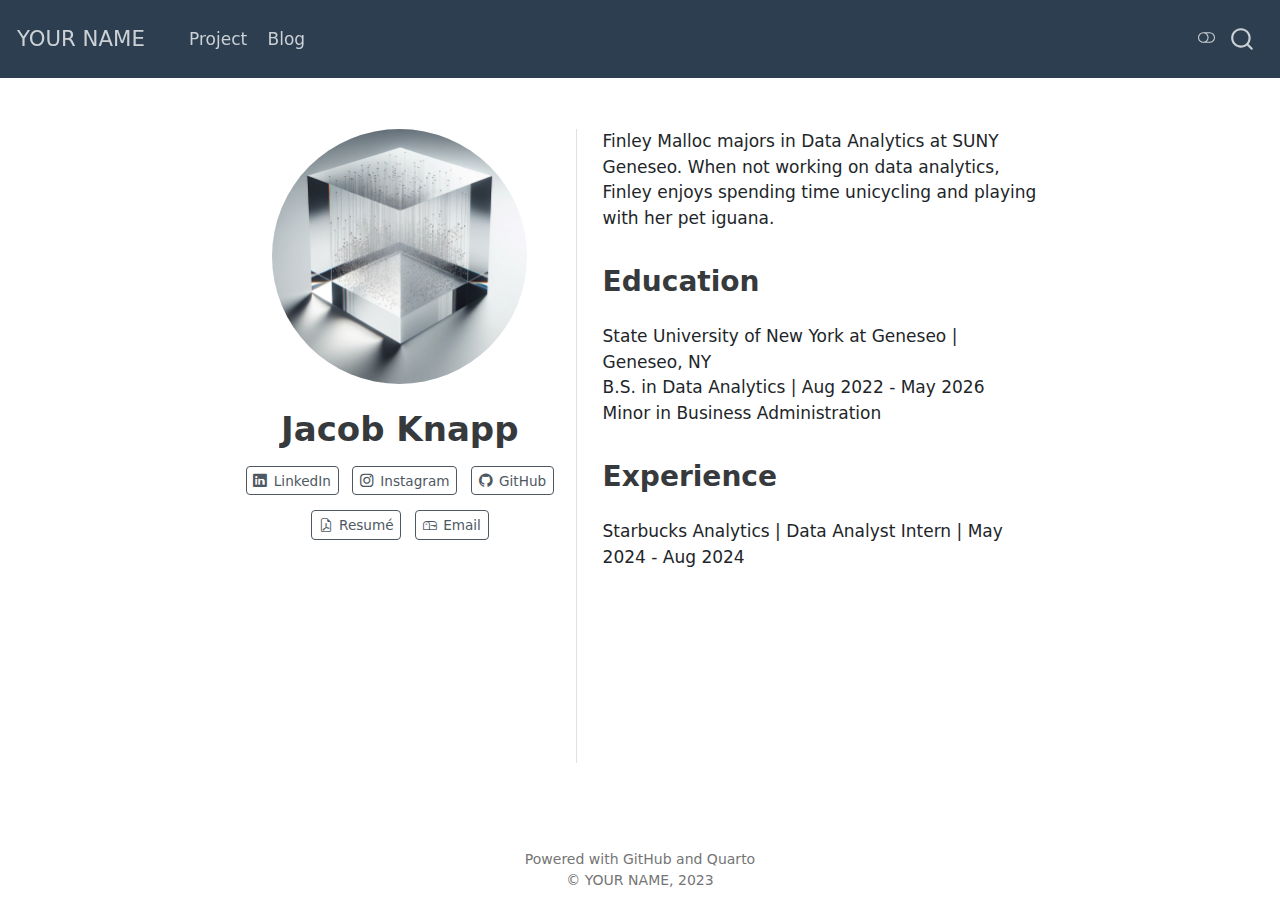
==== index.html @ bd1b3d24 "my new website" ====
<!DOCTYPE html>
<html xmlns="http://www.w3.org/1999/xhtml" lang="en" xml:lang="en"><head>

<meta charset="utf-8">
<meta name="generator" content="quarto-1.3.353">

<meta name="viewport" content="width=device-width, initial-scale=1.0, user-scalable=yes">


<title>YOUR NAME - Jacob Knapp</title>
<style>
code{white-space: pre-wrap;}
span.smallcaps{font-variant: small-caps;}
div.columns{display: flex; gap: min(4vw, 1.5em);}
div.column{flex: auto; overflow-x: auto;}
div.hanging-indent{margin-left: 1.5em; text-indent: -1.5em;}
ul.task-list{list-style: none;}
ul.task-list li input[type="checkbox"] {
  width: 0.8em;
  margin: 0 0.8em 0.2em -1em; /* quarto-specific, see https://github.com/quarto-dev/quarto-cli/issues/4556 */ 
  vertical-align: middle;
}
</style>


<script src="site_libs/quarto-nav/quarto-nav.js"></script>
<script src="site_libs/clipboard/clipboard.min.js"></script>
<script src="site_libs/quarto-search/autocomplete.umd.js"></script>
<script src="site_libs/quarto-search/fuse.min.js"></script>
<script src="site_libs/quarto-search/quarto-search.js"></script>
<meta name="quarto:offset" content="./">
<script src="site_libs/quarto-html/quarto.js"></script>
<script src="site_libs/quarto-html/popper.min.js"></script>
<script src="site_libs/quarto-html/tippy.umd.min.js"></script>
<link href="site_libs/quarto-html/tippy.css" rel="stylesheet">
<link href="site_libs/quarto-html/quarto-syntax-highlighting.css" rel="stylesheet" class="quarto-color-scheme" id="quarto-text-highlighting-styles">
<link href="site_libs/quarto-html/quarto-syntax-highlighting-dark.css" rel="prefetch" class="quarto-color-scheme quarto-color-alternate" id="quarto-text-highlighting-styles">
<script src="site_libs/bootstrap/bootstrap.min.js"></script>
<link href="site_libs/bootstrap/bootstrap-icons.css" rel="stylesheet">
<link href="site_libs/bootstrap/bootstrap.min.css" rel="stylesheet" class="quarto-color-scheme" id="quarto-bootstrap" data-mode="light">
<link href="site_libs/bootstrap/bootstrap-dark.min.css" rel="prefetch" class="quarto-color-scheme quarto-color-alternate" id="quarto-bootstrap" data-mode="dark">
<script id="quarto-search-options" type="application/json">{
  "location": "navbar",
  "copy-button": false,
  "collapse-after": 3,
  "panel-placement": "end",
  "type": "overlay",
  "limit": 20,
  "language": {
    "search-no-results-text": "No results",
    "search-matching-documents-text": "matching documents",
    "search-copy-link-title": "Copy link to search",
    "search-hide-matches-text": "Hide additional matches",
    "search-more-match-text": "more match in this document",
    "search-more-matches-text": "more matches in this document",
    "search-clear-button-title": "Clear",
    "search-detached-cancel-button-title": "Cancel",
    "search-submit-button-title": "Submit"
  }
}</script>


<link rel="stylesheet" href="styles.css">
</head>

<body class="nav-fixed fullcontent">

<div id="quarto-search-results"></div>
  <header id="quarto-header" class="headroom fixed-top">
    <nav class="navbar navbar-expand-lg navbar-dark ">
      <div class="navbar-container container-fluid">
      <div class="navbar-brand-container">
    <a class="navbar-brand" href="./index.html">
    <span class="navbar-title">YOUR NAME</span>
    </a>
  </div>
            <div id="quarto-search" class="" title="Search"></div>
          <button class="navbar-toggler" type="button" data-bs-toggle="collapse" data-bs-target="#navbarCollapse" aria-controls="navbarCollapse" aria-expanded="false" aria-label="Toggle navigation" onclick="if (window.quartoToggleHeadroom) { window.quartoToggleHeadroom(); }">
  <span class="navbar-toggler-icon"></span>
</button>
          <div class="collapse navbar-collapse" id="navbarCollapse">
            <ul class="navbar-nav navbar-nav-scroll me-auto">
  <li class="nav-item">
    <a class="nav-link" href="./project.html" rel="" target="">
 <span class="menu-text">Project</span></a>
  </li>  
  <li class="nav-item">
    <a class="nav-link" href="./blog-listing.html" rel="" target="">
 <span class="menu-text">Blog</span></a>
  </li>  
</ul>
            <div class="quarto-navbar-tools ms-auto">
  <a href="" class="quarto-color-scheme-toggle quarto-navigation-tool  px-1" onclick="window.quartoToggleColorScheme(); return false;" title="Toggle dark mode"><i class="bi"></i></a>
</div>
          </div> <!-- /navcollapse -->
      </div> <!-- /container-fluid -->
    </nav>
</header>
<!-- content -->
<div id="quarto-content" class="quarto-container page-columns page-rows-contents page-layout-article page-navbar">
<!-- sidebar -->
<!-- margin-sidebar -->
    
<!-- main -->
<div class="quarto-about-trestles">
  <div class="about-entity">
    <img src="img/profile.png" class="about-image
  round " style="height: 15em; width: 15em;">
<header id="title-block-header" class="quarto-title-block default">
<div class="quarto-title">
<h1 class="title">Jacob Knapp</h1>
</div>
<div class="quarto-title-meta">
  </div>
</header>
    <div class="about-links">
  <a href="https://linkedin.com" class="about-link" rel="" target="">
    <i class="bi bi-linkedin"></i>
     <span class="about-link-text">LinkedIn</span>
  </a>
  <a href="https://instagram.com" class="about-link" rel="" target="">
    <i class="bi bi-instagram"></i>
     <span class="about-link-text">Instagram</span>
  </a>
  <a href="https://github.com" class="about-link" rel="" target="">
    <i class="bi bi-github"></i>
     <span class="about-link-text">GitHub</span>
  </a>
  <a href="https://GITHUB_USERNAME.github.io/resume-example.pdf" class="about-link" rel="" target="">
    <i class="bi bi-file-earmark-pdf"></i>
     <span class="about-link-text">Resumé</span>
  </a>
  <a href="mailto:YOUR_EMAIL@geneseo.edu" class="about-link" rel="" target="">
    <i class="bi bi-mailbox"></i>
     <span class="about-link-text">Email</span>
  </a>
</div>
  </div>
  <div class="about-contents"><main class="content" id="quarto-document-content">
<p>Finley Malloc majors in Data Analytics at SUNY Geneseo. When not working on data analytics, Finley enjoys spending time unicycling and playing with her pet iguana.</p>
<section id="education" class="level2">
<h2 data-anchor-id="education">Education</h2>
<p>State University of New York at Geneseo | Geneseo, NY <br> B.S. in Data Analytics | Aug 2022 - May 2026 <br> Minor in Business Administration</p>
</section>
<section id="experience" class="level2">
<h2 data-anchor-id="experience">Experience</h2>
<p>Starbucks Analytics | Data Analyst Intern | May 2024 - Aug 2024</p>


</section>
</main></div>
</div>
 <!-- /main -->
<script type="text/javascript" src="links.js"></script>
<script id="quarto-html-after-body" type="application/javascript">
window.document.addEventListener("DOMContentLoaded", function (event) {
  const toggleBodyColorMode = (bsSheetEl) => {
    const mode = bsSheetEl.getAttribute("data-mode");
    const bodyEl = window.document.querySelector("body");
    if (mode === "dark") {
      bodyEl.classList.add("quarto-dark");
      bodyEl.classList.remove("quarto-light");
    } else {
      bodyEl.classList.add("quarto-light");
      bodyEl.classList.remove("quarto-dark");
    }
  }
  const toggleBodyColorPrimary = () => {
    const bsSheetEl = window.document.querySelector("link#quarto-bootstrap");
    if (bsSheetEl) {
      toggleBodyColorMode(bsSheetEl);
    }
  }
  toggleBodyColorPrimary();  
  const disableStylesheet = (stylesheets) => {
    for (let i=0; i < stylesheets.length; i++) {
      const stylesheet = stylesheets[i];
      stylesheet.rel = 'prefetch';
    }
  }
  const enableStylesheet = (stylesheets) => {
    for (let i=0; i < stylesheets.length; i++) {
      const stylesheet = stylesheets[i];
      stylesheet.rel = 'stylesheet';
    }
  }
  const manageTransitions = (selector, allowTransitions) => {
    const els = window.document.querySelectorAll(selector);
    for (let i=0; i < els.length; i++) {
      const el = els[i];
      if (allowTransitions) {
        el.classList.remove('notransition');
      } else {
        el.classList.add('notransition');
      }
    }
  }
  const toggleColorMode = (alternate) => {
    // Switch the stylesheets
    const alternateStylesheets = window.document.querySelectorAll('link.quarto-color-scheme.quarto-color-alternate');
    manageTransitions('#quarto-margin-sidebar .nav-link', false);
    if (alternate) {
      enableStylesheet(alternateStylesheets);
      for (const sheetNode of alternateStylesheets) {
        if (sheetNode.id === "quarto-bootstrap") {
          toggleBodyColorMode(sheetNode);
        }
      }
    } else {
      disableStylesheet(alternateStylesheets);
      toggleBodyColorPrimary();
    }
    manageTransitions('#quarto-margin-sidebar .nav-link', true);
    // Switch the toggles
    const toggles = window.document.querySelectorAll('.quarto-color-scheme-toggle');
    for (let i=0; i < toggles.length; i++) {
      const toggle = toggles[i];
      if (toggle) {
        if (alternate) {
          toggle.classList.add("alternate");     
        } else {
          toggle.classList.remove("alternate");
        }
      }
    }
    // Hack to workaround the fact that safari doesn't
    // properly recolor the scrollbar when toggling (#1455)
    if (navigator.userAgent.indexOf('Safari') > 0 && navigator.userAgent.indexOf('Chrome') == -1) {
      manageTransitions("body", false);
      window.scrollTo(0, 1);
      setTimeout(() => {
        window.scrollTo(0, 0);
        manageTransitions("body", true);
      }, 40);  
    }
  }
  const isFileUrl = () => { 
    return window.location.protocol === 'file:';
  }
  const hasAlternateSentinel = () => {  
    let styleSentinel = getColorSchemeSentinel();
    if (styleSentinel !== null) {
      return styleSentinel === "alternate";
    } else {
      return false;
    }
  }
  const setStyleSentinel = (alternate) => {
    const value = alternate ? "alternate" : "default";
    if (!isFileUrl()) {
      window.localStorage.setItem("quarto-color-scheme", value);
    } else {
      localAlternateSentinel = value;
    }
  }
  const getColorSchemeSentinel = () => {
    if (!isFileUrl()) {
      const storageValue = window.localStorage.getItem("quarto-color-scheme");
      return storageValue != null ? storageValue : localAlternateSentinel;
    } else {
      return localAlternateSentinel;
    }
  }
  let localAlternateSentinel = 'default';
  // Dark / light mode switch
  window.quartoToggleColorScheme = () => {
    // Read the current dark / light value 
    let toAlternate = !hasAlternateSentinel();
    toggleColorMode(toAlternate);
    setStyleSentinel(toAlternate);
  };
  // Ensure there is a toggle, if there isn't float one in the top right
  if (window.document.querySelector('.quarto-color-scheme-toggle') === null) {
    const a = window.document.createElement('a');
    a.classList.add('top-right');
    a.classList.add('quarto-color-scheme-toggle');
    a.href = "";
    a.onclick = function() { try { window.quartoToggleColorScheme(); } catch {} return false; };
    const i = window.document.createElement("i");
    i.classList.add('bi');
    a.appendChild(i);
    window.document.body.appendChild(a);
  }
  // Switch to dark mode if need be
  if (hasAlternateSentinel()) {
    toggleColorMode(true);
  } else {
    toggleColorMode(false);
  }
  const isCodeAnnotation = (el) => {
    for (const clz of el.classList) {
      if (clz.startsWith('code-annotation-')) {                     
        return true;
      }
    }
    return false;
  }
  const clipboard = new window.ClipboardJS('.code-copy-button', {
    text: function(trigger) {
      const codeEl = trigger.previousElementSibling.cloneNode(true);
      for (const childEl of codeEl.children) {
        if (isCodeAnnotation(childEl)) {
          childEl.remove();
        }
      }
      return codeEl.innerText;
    }
  });
  clipboard.on('success', function(e) {
    // button target
    const button = e.trigger;
    // don't keep focus
    button.blur();
    // flash "checked"
    button.classList.add('code-copy-button-checked');
    var currentTitle = button.getAttribute("title");
    button.setAttribute("title", "Copied!");
    let tooltip;
    if (window.bootstrap) {
      button.setAttribute("data-bs-toggle", "tooltip");
      button.setAttribute("data-bs-placement", "left");
      button.setAttribute("data-bs-title", "Copied!");
      tooltip = new bootstrap.Tooltip(button, 
        { trigger: "manual", 
          customClass: "code-copy-button-tooltip",
          offset: [0, -8]});
      tooltip.show();    
    }
    setTimeout(function() {
      if (tooltip) {
        tooltip.hide();
        button.removeAttribute("data-bs-title");
        button.removeAttribute("data-bs-toggle");
        button.removeAttribute("data-bs-placement");
      }
      button.setAttribute("title", currentTitle);
      button.classList.remove('code-copy-button-checked');
    }, 1000);
    // clear code selection
    e.clearSelection();
  });
  function tippyHover(el, contentFn) {
    const config = {
      allowHTML: true,
      content: contentFn,
      maxWidth: 500,
      delay: 100,
      arrow: false,
      appendTo: function(el) {
          return el.parentElement;
      },
      interactive: true,
      interactiveBorder: 10,
      theme: 'quarto',
      placement: 'bottom-start'
    };
    window.tippy(el, config); 
  }
  const noterefs = window.document.querySelectorAll('a[role="doc-noteref"]');
  for (var i=0; i<noterefs.length; i++) {
    const ref = noterefs[i];
    tippyHover(ref, function() {
      // use id or data attribute instead here
      let href = ref.getAttribute('data-footnote-href') || ref.getAttribute('href');
      try { href = new URL(href).hash; } catch {}
      const id = href.replace(/^#\/?/, "");
      const note = window.document.getElementById(id);
      return note.innerHTML;
    });
  }
      let selectedAnnoteEl;
      const selectorForAnnotation = ( cell, annotation) => {
        let cellAttr = 'data-code-cell="' + cell + '"';
        let lineAttr = 'data-code-annotation="' +  annotation + '"';
        const selector = 'span[' + cellAttr + '][' + lineAttr + ']';
        return selector;
      }
      const selectCodeLines = (annoteEl) => {
        const doc = window.document;
        const targetCell = annoteEl.getAttribute("data-target-cell");
        const targetAnnotation = annoteEl.getAttribute("data-target-annotation");
        const annoteSpan = window.document.querySelector(selectorForAnnotation(targetCell, targetAnnotation));
        const lines = annoteSpan.getAttribute("data-code-lines").split(",");
        const lineIds = lines.map((line) => {
          return targetCell + "-" + line;
        })
        let top = null;
        let height = null;
        let parent = null;
        if (lineIds.length > 0) {
            //compute the position of the single el (top and bottom and make a div)
            const el = window.document.getElementById(lineIds[0]);
            top = el.offsetTop;
            height = el.offsetHeight;
            parent = el.parentElement.parentElement;
          if (lineIds.length > 1) {
            const lastEl = window.document.getElementById(lineIds[lineIds.length - 1]);
            const bottom = lastEl.offsetTop + lastEl.offsetHeight;
            height = bottom - top;
          }
          if (top !== null && height !== null && parent !== null) {
            // cook up a div (if necessary) and position it 
            let div = window.document.getElementById("code-annotation-line-highlight");
            if (div === null) {
              div = window.document.createElement("div");
              div.setAttribute("id", "code-annotation-line-highlight");
              div.style.position = 'absolute';
              parent.appendChild(div);
            }
            div.style.top = top - 2 + "px";
            div.style.height = height + 4 + "px";
            let gutterDiv = window.document.getElementById("code-annotation-line-highlight-gutter");
            if (gutterDiv === null) {
              gutterDiv = window.document.createElement("div");
              gutterDiv.setAttribute("id", "code-annotation-line-highlight-gutter");
              gutterDiv.style.position = 'absolute';
              const codeCell = window.document.getElementById(targetCell);
              const gutter = codeCell.querySelector('.code-annotation-gutter');
              gutter.appendChild(gutterDiv);
            }
            gutterDiv.style.top = top - 2 + "px";
            gutterDiv.style.height = height + 4 + "px";
          }
          selectedAnnoteEl = annoteEl;
        }
      };
      const unselectCodeLines = () => {
        const elementsIds = ["code-annotation-line-highlight", "code-annotation-line-highlight-gutter"];
        elementsIds.forEach((elId) => {
          const div = window.document.getElementById(elId);
          if (div) {
            div.remove();
          }
        });
        selectedAnnoteEl = undefined;
      };
      // Attach click handler to the DT
      const annoteDls = window.document.querySelectorAll('dt[data-target-cell]');
      for (const annoteDlNode of annoteDls) {
        annoteDlNode.addEventListener('click', (event) => {
          const clickedEl = event.target;
          if (clickedEl !== selectedAnnoteEl) {
            unselectCodeLines();
            const activeEl = window.document.querySelector('dt[data-target-cell].code-annotation-active');
            if (activeEl) {
              activeEl.classList.remove('code-annotation-active');
            }
            selectCodeLines(clickedEl);
            clickedEl.classList.add('code-annotation-active');
          } else {
            // Unselect the line
            unselectCodeLines();
            clickedEl.classList.remove('code-annotation-active');
          }
        });
      }
  const findCites = (el) => {
    const parentEl = el.parentElement;
    if (parentEl) {
      const cites = parentEl.dataset.cites;
      if (cites) {
        return {
          el,
          cites: cites.split(' ')
        };
      } else {
        return findCites(el.parentElement)
      }
    } else {
      return undefined;
    }
  };
  var bibliorefs = window.document.querySelectorAll('a[role="doc-biblioref"]');
  for (var i=0; i<bibliorefs.length; i++) {
    const ref = bibliorefs[i];
    const citeInfo = findCites(ref);
    if (citeInfo) {
      tippyHover(citeInfo.el, function() {
        var popup = window.document.createElement('div');
        citeInfo.cites.forEach(function(cite) {
          var citeDiv = window.document.createElement('div');
          citeDiv.classList.add('hanging-indent');
          citeDiv.classList.add('csl-entry');
          var biblioDiv = window.document.getElementById('ref-' + cite);
          if (biblioDiv) {
            citeDiv.innerHTML = biblioDiv.innerHTML;
          }
          popup.appendChild(citeDiv);
        });
        return popup.innerHTML;
      });
    }
  }
});
</script>
</div> <!-- /content -->
<footer class="footer">
  <div class="nav-footer">
    <div class="nav-footer-left">
      &nbsp;
    </div>   
    <div class="nav-footer-center">Powered with GitHub and Quarto<br>© YOUR NAME, 2023</div>
    <div class="nav-footer-right">
      &nbsp;
    </div>
  </div>
</footer>



</body></html>
---- site_libs/quarto-html/tippy.css ----
.tippy-box[data-animation=fade][data-state=hidden]{opacity:0}[data-tippy-root]{max-width:calc(100vw - 10px)}.tippy-box{position:relative;background-color:#333;color:#fff;border-radius:4px;font-size:14px;line-height:1.4;white-space:normal;outline:0;transition-property:transform,visibility,opacity}.tippy-box[data-placement^=top]>.tippy-arrow{bottom:0}.tippy-box[data-placement^=top]>.tippy-arrow:before{bottom:-7px;left:0;border-width:8px 8px 0;border-top-color:initial;transform-origin:center top}.tippy-box[data-placement^=bottom]>.tippy-arrow{top:0}.tippy-box[data-placement^=bottom]>.tippy-arrow:before{top:-7px;left:0;border-width:0 8px 8px;border-bottom-color:initial;transform-origin:center bottom}.tippy-box[data-placement^=left]>.tippy-arrow{right:0}.tippy-box[data-placement^=left]>.tippy-arrow:before{border-width:8px 0 8px 8px;border-left-color:initial;right:-7px;transform-origin:center left}.tippy-box[data-placement^=right]>.tippy-arrow{left:0}.tippy-box[data-placement^=right]>.tippy-arrow:before{left:-7px;border-width:8px 8px 8px 0;border-right-color:initial;transform-origin:center right}.tippy-box[data-inertia][data-state=visible]{transition-timing-function:cubic-bezier(.54,1.5,.38,1.11)}.tippy-arrow{width:16px;height:16px;color:#333}.tippy-arrow:before{content:"";position:absolute;border-color:transparent;border-style:solid}.tippy-content{position:relative;padding:5px 9px;z-index:1}
---- site_libs/quarto-html/quarto-syntax-highlighting.css ----
/* quarto syntax highlight colors */
:root {
  --quarto-hl-al-color: #95da4c;
  --quarto-hl-an-color: #50a14f;
  --quarto-hl-at-color: #a626a4;
  --quarto-hl-bn-color: #986801;
  --quarto-hl-bu-color: #a626a4;
  --quarto-hl-ch-color: #50a14f;
  --quarto-hl-co-color: #a0a1a7;
  --quarto-hl-cv-color: #e45649;
  --quarto-hl-cn-color: #986801;
  --quarto-hl-cf-color: #a626a4;
  --quarto-hl-dt-color: #a626a4;
  --quarto-hl-dv-color: #986801;
  --quarto-hl-do-color: #e45649;
  --quarto-hl-er-color: #f44747;
  --quarto-hl-ex-color: #4078f2;
  --quarto-hl-fl-color: #986801;
  --quarto-hl-fu-color: #4078f2;
  --quarto-hl-im-color: #50a14f;
  --quarto-hl-in-color: #c45b00;
  --quarto-hl-kw-color: #a626a4;
  --quarto-hl-op-color: #a626a4;
  --quarto-hl-pp-color: #a626a4;
  --quarto-hl-re-color: #2980b9;
  --quarto-hl-sc-color: #0184bc;
  --quarto-hl-ss-color: #da4453;
  --quarto-hl-st-color: #50a14f;
  --quarto-hl-va-color: #e45649;
  --quarto-hl-vs-color: #da4453;
  --quarto-hl-wa-color: #da4453;
}

/* other quarto variables */
:root {
  --quarto-font-monospace: SFMono-Regular, Menlo, Monaco, Consolas, "Liberation Mono", "Courier New", monospace;
}

code span.al {
  background-color: #4d1f24;
  font-weight: bold;
  color: #95da4c;
}

code span.an {
  color: #50a14f;
}

code span.at {
  color: #a626a4;
}

code span.bn {
  color: #986801;
}

code span.bu {
  color: #a626a4;
}

code span.ch {
  color: #50a14f;
}

code span.co {
  font-style: italic;
  color: #a0a1a7;
}

code span.cv {
  font-style: italic;
  color: #e45649;
}

code span.cn {
  color: #986801;
}

code span.cf {
  color: #a626a4;
}

code span.dt {
  color: #a626a4;
}

code span.dv {
  color: #986801;
}

code span.do {
  color: #e45649;
}

code span.er {
  color: #f44747;
  text-decoration: underline;
}

code span.ex {
  font-weight: bold;
  color: #4078f2;
}

code span.fl {
  color: #986801;
}

code span.fu {
  color: #4078f2;
}

code span.im {
  color: #50a14f;
}

code span.in {
  color: #c45b00;
}

code span.kw {
  color: #a626a4;
}

pre > code.sourceCode > span {
  color: #383a42;
}

code span {
  color: #383a42;
}

code.sourceCode > span {
  color: #383a42;
}

div.sourceCode,
div.sourceCode pre.sourceCode {
  color: #383a42;
}

code span.op {
  color: #a626a4;
}

code span.pp {
  color: #a626a4;
}

code span.re {
  background-color: #153042;
  color: #2980b9;
}

code span.sc {
  color: #0184bc;
}

code span.ss {
  color: #da4453;
}

code span.st {
  color: #50a14f;
}

code span.va {
  color: #e45649;
}

code span.vs {
  color: #da4453;
}

code span.wa {
  color: #da4453;
}

.prevent-inlining {
  content: "</";
}

/*# sourceMappingURL=debc5d5d77c3f9108843748ff7464032.css.map */
---- site_libs/quarto-html/quarto-syntax-highlighting-dark.css ----
/* quarto syntax highlight colors */
:root {
  --quarto-hl-al-color: #95da4c;
  --quarto-hl-an-color: #98c379;
  --quarto-hl-at-color: #c678dd;
  --quarto-hl-bn-color: #d19a66;
  --quarto-hl-bu-color: #c678dd;
  --quarto-hl-ch-color: #98c379;
  --quarto-hl-co-color: #5c6370;
  --quarto-hl-cv-color: #e06c75;
  --quarto-hl-cn-color: #d19a66;
  --quarto-hl-cf-color: #c678dd;
  --quarto-hl-dt-color: #c678dd;
  --quarto-hl-dv-color: #d19a66;
  --quarto-hl-do-color: #a43340;
  --quarto-hl-er-color: #f44747;
  --quarto-hl-ex-color: #61afef;
  --quarto-hl-fl-color: #d19a66;
  --quarto-hl-fu-color: #61afef;
  --quarto-hl-im-color: #98c379;
  --quarto-hl-in-color: #c45b00;
  --quarto-hl-kw-color: #c678dd;
  --quarto-hl-op-color: #c678dd;
  --quarto-hl-pp-color: #c678dd;
  --quarto-hl-re-color: #2980b9;
  --quarto-hl-sc-color: #56b6c2;
  --quarto-hl-ss-color: #da4453;
  --quarto-hl-st-color: #98c379;
  --quarto-hl-va-color: #e06c75;
  --quarto-hl-vs-color: #da4453;
  --quarto-hl-wa-color: #da4453;
}

/* other quarto variables */
:root {
  --quarto-font-monospace: SFMono-Regular, Menlo, Monaco, Consolas, "Liberation Mono", "Courier New", monospace;
}

code span.al {
  background-color: #4d1f24;
  font-weight: bold;
  color: #95da4c;
}

code span.an {
  color: #98c379;
}

code span.at {
  color: #c678dd;
}

code span.bn {
  color: #d19a66;
}

code span.bu {
  color: #c678dd;
}

code span.ch {
  color: #98c379;
}

code span.co {
  font-style: italic;
  color: #5c6370;
}

code span.cv {
  font-style: italic;
  color: #e06c75;
}

code span.cn {
  color: #d19a66;
}

code span.cf {
  color: #c678dd;
}

code span.dt {
  color: #c678dd;
}

code span.dv {
  color: #d19a66;
}

code span.do {
  color: #a43340;
}

code span.er {
  color: #f44747;
  text-decoration: underline;
}

code span.ex {
  font-weight: bold;
  color: #61afef;
}

code span.fl {
  color: #d19a66;
}

code span.fu {
  color: #61afef;
}

code span.im {
  color: #98c379;
}

code span.in {
  color: #c45b00;
}

code span.kw {
  color: #c678dd;
}

pre > code.sourceCode > span {
  color: #abb2bf;
}

code span {
  color: #abb2bf;
}

code.sourceCode > span {
  color: #abb2bf;
}

div.sourceCode,
div.sourceCode pre.sourceCode {
  color: #abb2bf;
}

code span.op {
  color: #c678dd;
}

code span.pp {
  color: #c678dd;
}

code span.re {
  background-color: #153042;
  color: #2980b9;
}

code span.sc {
  color: #56b6c2;
}

code span.ss {
  color: #da4453;
}

code span.st {
  color: #98c379;
}

code span.va {
  color: #e06c75;
}

code span.vs {
  color: #da4453;
}

code span.wa {
  color: #da4453;
}

.prevent-inlining {
  content: "</";
}

/*# sourceMappingURL=935a306eefa94366c21e1a970dddb765.css.map */
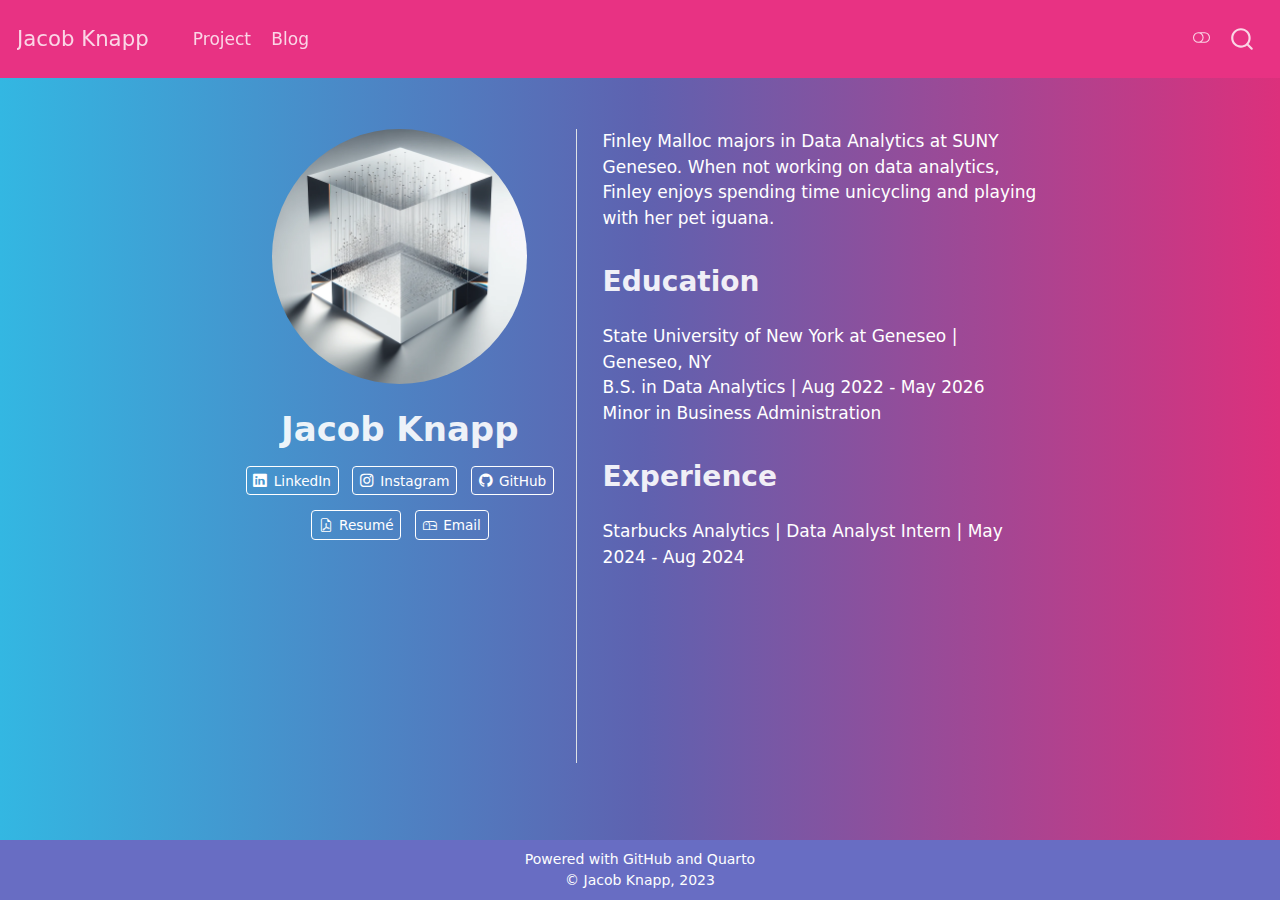
==== commit afffa206: "my new website" ====
--- a/index.html
+++ b/index.html
@@ -7,7 +7,7 @@
 <meta name="viewport" content="width=device-width, initial-scale=1.0, user-scalable=yes">
 
 
-<title>YOUR NAME - Jacob Knapp</title>
+<title>Jacob Knapp</title>
 <style>
 code{white-space: pre-wrap;}
 span.smallcaps{font-variant: small-caps;}
@@ -71,7 +71,7 @@
       <div class="navbar-container container-fluid">
       <div class="navbar-brand-container">
     <a class="navbar-brand" href="./index.html">
-    <span class="navbar-title">YOUR NAME</span>
+    <span class="navbar-title">Jacob Knapp</span>
     </a>
   </div>
             <div id="quarto-search" class="" title="Search"></div>
@@ -118,19 +118,19 @@
     <i class="bi bi-linkedin"></i>
      <span class="about-link-text">LinkedIn</span>
   </a>
-  <a href="https://instagram.com" class="about-link" rel="" target="">
+  <a href="https://instagram.com/jake_knapp_" class="about-link" rel="" target="">
     <i class="bi bi-instagram"></i>
      <span class="about-link-text">Instagram</span>
   </a>
-  <a href="https://github.com" class="about-link" rel="" target="">
+  <a href="https://https://knapp04.github.io/" class="about-link" rel="" target="">
     <i class="bi bi-github"></i>
      <span class="about-link-text">GitHub</span>
   </a>
-  <a href="https://GITHUB_USERNAME.github.io/resume-example.pdf" class="about-link" rel="" target="">
+  <a href="https://knapp04.github.io/resume-example.pdf" class="about-link" rel="" target="">
     <i class="bi bi-file-earmark-pdf"></i>
      <span class="about-link-text">Resumé</span>
   </a>
-  <a href="mailto:YOUR_EMAIL@geneseo.edu" class="about-link" rel="" target="">
+  <a href="mailto:jtk6@geneseo.edu" class="about-link" rel="" target="">
     <i class="bi bi-mailbox"></i>
      <span class="about-link-text">Email</span>
   </a>
@@ -499,7 +499,7 @@
     <div class="nav-footer-left">
       &nbsp;
     </div>   
-    <div class="nav-footer-center">Powered with GitHub and Quarto<br>© YOUR NAME, 2023</div>
+    <div class="nav-footer-center">Powered with GitHub and Quarto<br>© Jacob Knapp, 2023</div>
     <div class="nav-footer-right">
       &nbsp;
     </div>
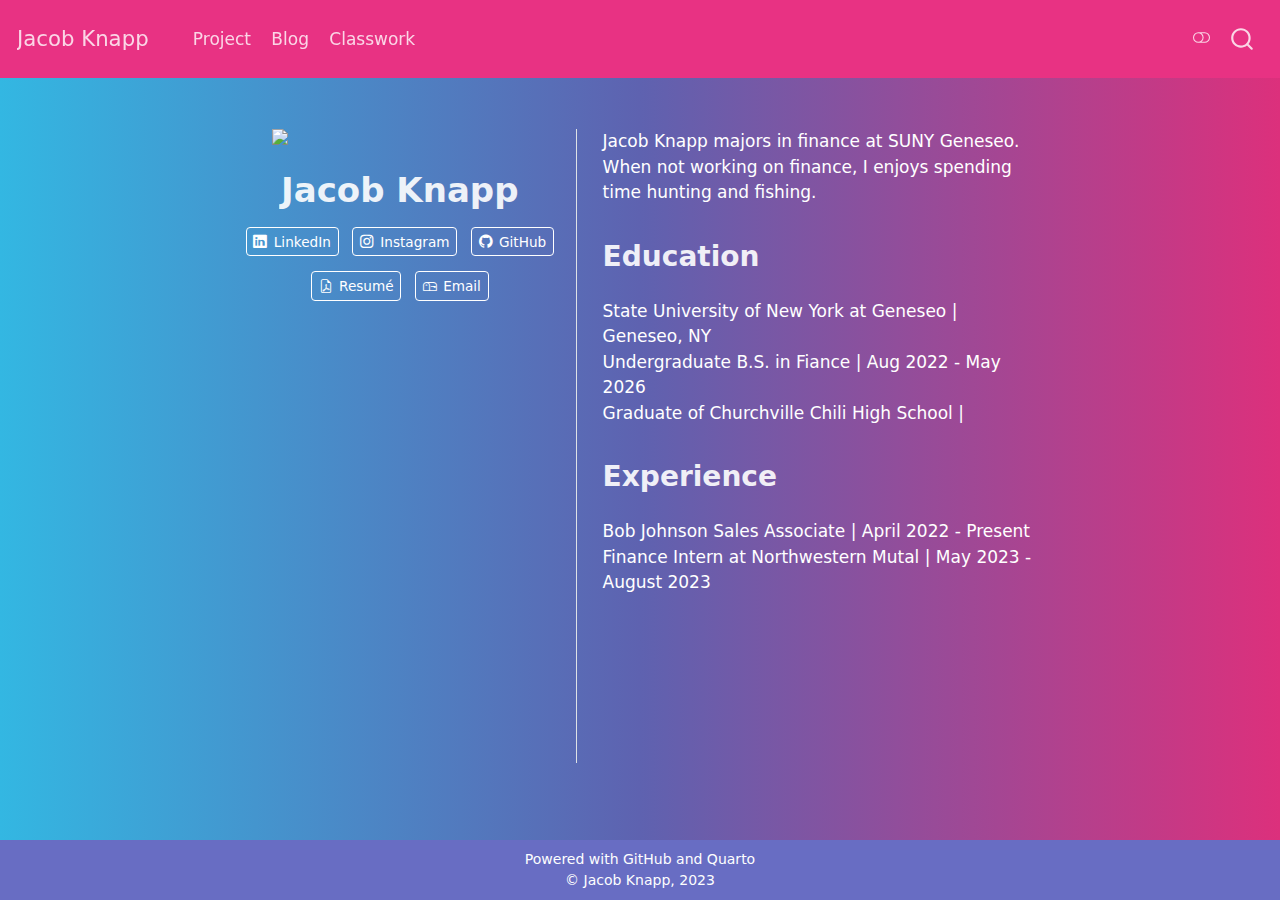
==== commit e8eead35: "my new website" ====
--- a/index.html
+++ b/index.html
@@ -88,6 +88,10 @@
     <a class="nav-link" href="./blog-listing.html" rel="" target="">
  <span class="menu-text">Blog</span></a>
   </li>  
+  <li class="nav-item">
+    <a class="nav-link" href="./danl-200-cw-10.qmd" rel="" target="">
+ <span class="menu-text">Classwork</span></a>
+  </li>  
 </ul>
             <div class="quarto-navbar-tools ms-auto">
   <a href="" class="quarto-color-scheme-toggle quarto-navigation-tool  px-1" onclick="window.quartoToggleColorScheme(); return false;" title="Toggle dark mode"><i class="bi"></i></a>
@@ -104,8 +108,8 @@
 <!-- main -->
 <div class="quarto-about-trestles">
   <div class="about-entity">
-    <img src="img/profile.png" class="about-image
-  round " style="height: 15em; width: 15em;">
+    <img src="profilepic.png" class="about-image
+  rectangle " style="width: 15em;">
 <header id="title-block-header" class="quarto-title-block default">
 <div class="quarto-title">
 <h1 class="title">Jacob Knapp</h1>
@@ -137,14 +141,14 @@
 </div>
   </div>
   <div class="about-contents"><main class="content" id="quarto-document-content">
-<p>Finley Malloc majors in Data Analytics at SUNY Geneseo. When not working on data analytics, Finley enjoys spending time unicycling and playing with her pet iguana.</p>
+<p>Jacob Knapp majors in finance at SUNY Geneseo. When not working on finance, I enjoys spending time hunting and fishing.</p>
 <section id="education" class="level2">
 <h2 data-anchor-id="education">Education</h2>
-<p>State University of New York at Geneseo | Geneseo, NY <br> B.S. in Data Analytics | Aug 2022 - May 2026 <br> Minor in Business Administration</p>
+<p>State University of New York at Geneseo | Geneseo, NY <br> Undergraduate B.S. in Fiance | Aug 2022 - May 2026 <br> Graduate of Churchville Chili High School |</p>
 </section>
 <section id="experience" class="level2">
 <h2 data-anchor-id="experience">Experience</h2>
-<p>Starbucks Analytics | Data Analyst Intern | May 2024 - Aug 2024</p>
+<p>Bob Johnson Sales Associate | April 2022 - Present Finance Intern at Northwestern Mutal | May 2023 - August 2023</p>
 
 
 </section>
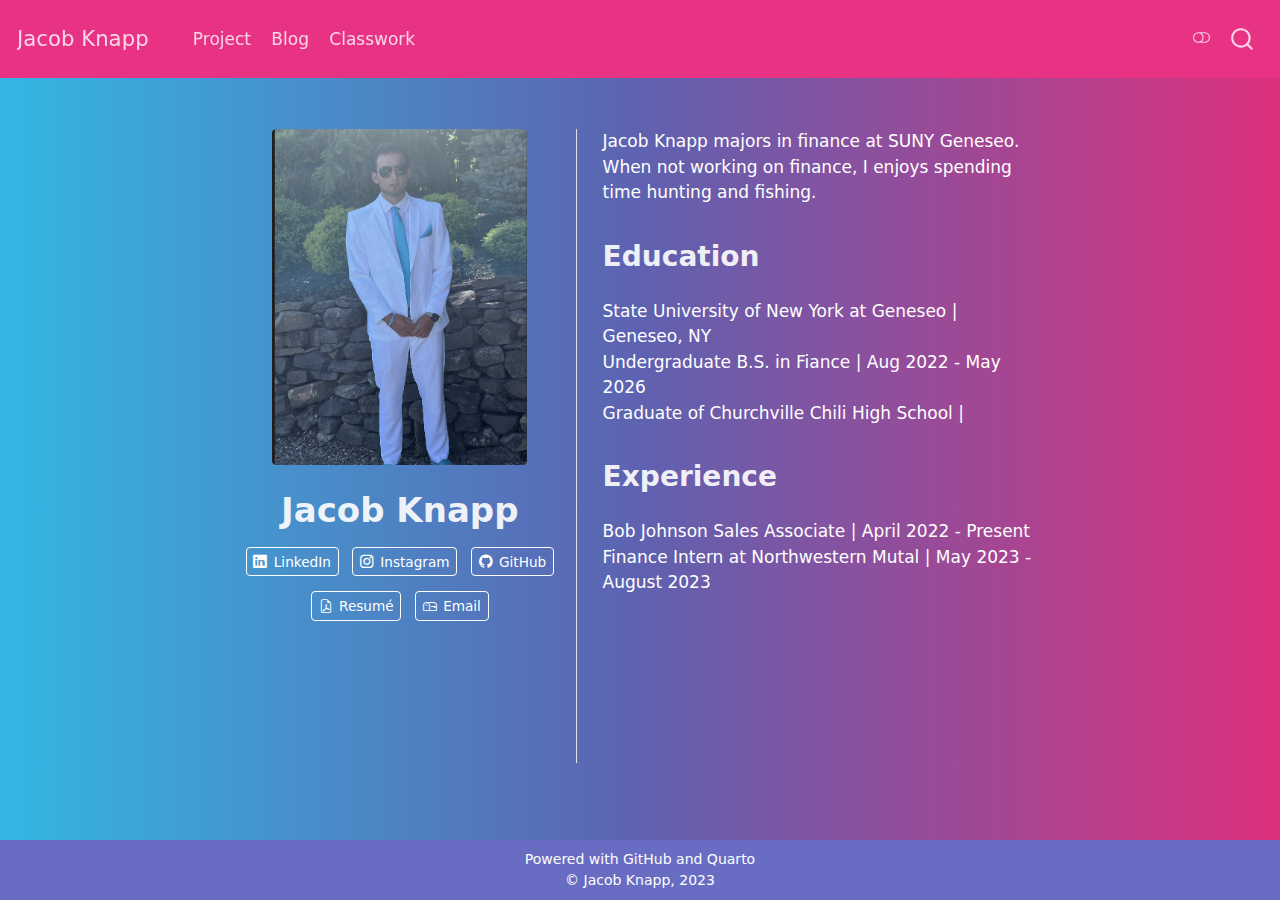
==== commit 85b1327c: "my new website" ====
--- a/index.html
+++ b/index.html
@@ -109,7 +109,7 @@
 <div class="quarto-about-trestles">
   <div class="about-entity">
     <img src="profilepic.png" class="about-image
-  rectangle " style="width: 15em;">
+  rounded " style="width: 15em;">
 <header id="title-block-header" class="quarto-title-block default">
 <div class="quarto-title">
 <h1 class="title">Jacob Knapp</h1>
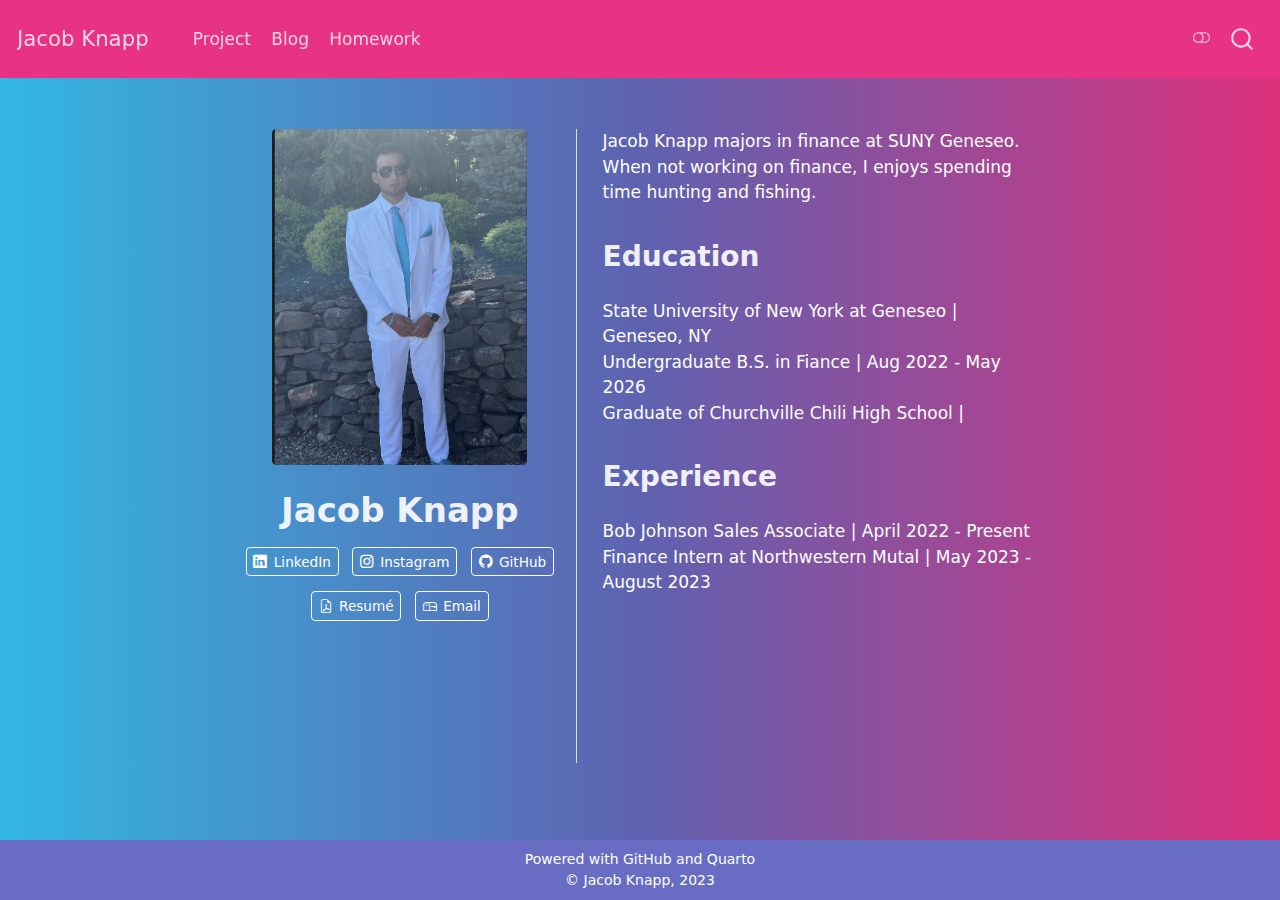
==== commit e5f47083: "my new website" ====
--- a/index.html
+++ b/index.html
@@ -89,8 +89,8 @@
  <span class="menu-text">Blog</span></a>
   </li>  
   <li class="nav-item">
-    <a class="nav-link" href="./danl-200-cw-10.qmd" rel="" target="">
- <span class="menu-text">Classwork</span></a>
+    <a class="nav-link" href="./danl200-hw5-Knapp-Jacob.qmd" rel="" target="">
+ <span class="menu-text">Homework</span></a>
   </li>  
 </ul>
             <div class="quarto-navbar-tools ms-auto">
